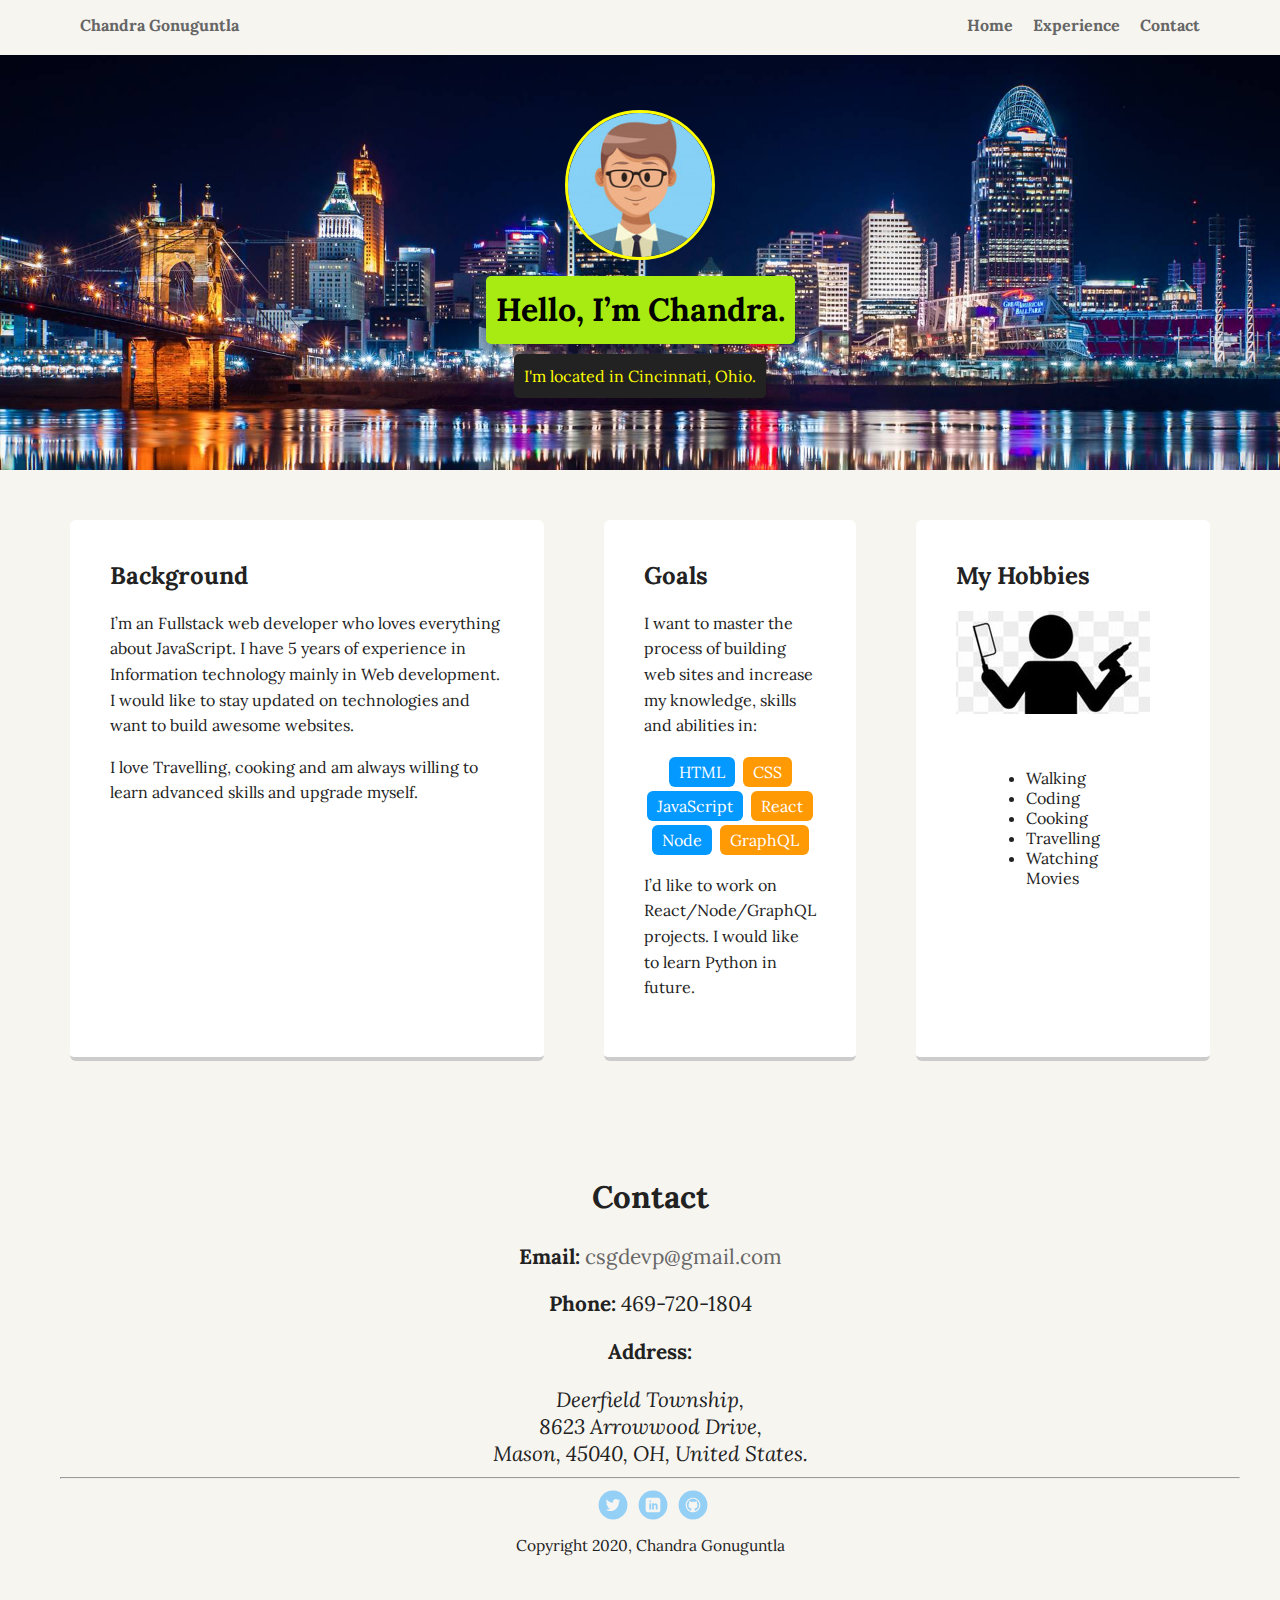
==== index.html @ 4dd5432a "Personal Portfolio" ====
<!DOCTYPE html>
<html lang="en">
<head>
    <meta charset="utf-8">
    <title>Chandra Gonuguntla's Profile</title>
    <meta name="viewport" content="width=device-width, initial-scale=1.0">
    <link rel="stylesheet" href="styles.css">
    <link href="https://fonts.googleapis.com/css2?family=Lora&display=swap" rel="stylesheet">
    <link rel="stylesheet" href="assets/fonts/foundation-icons/foundation-icons.css">
</head>
  <body>

    <div class="main-nav">
        <ul class="nav">
          <li class="name"><a href="index.html">Chandra Gonuguntla</li>
          <li><a href="index.html">Home</a></li>
          <li><a href="experience.html">Experience</a></li>
          <li><a href="#contact">Contact</a></li>
        </ul>
    </div>

    <header>
      <img src="images/mycartoon.jpg" alt="cartoon image of my profile picture" class="profile-image">
      <h1 class="tag name">Hello, I’m Chandra.</h1>
      <p class="tag location">I'm located in Cincinnati, Ohio.</p>
    </header>

    <main class="flex">
      <div class="card">
        <h2>Background</h2>
        <p>I’m an Fullstack web developer who loves everything about JavaScript. I have 5 years of experience in Information technology mainly in Web development. I would like to stay updated on technologies and want to build awesome websites.</p>
        <p>I love Travelling, cooking and am always willing to learn advanced skills and upgrade myself.</p>
      </div> 

      <div class="card">
        <h2>Goals</h2>
        <p>I want to master the process of building web sites and increase my knowledge, skills and abilities in:</p>
        <ul class="skills">
          <li>HTML</li>
          <li>CSS</li>
          <li>JavaScript</li>
          <li>React</li>
          <li>Node</li>
          <li>GraphQL</li>
        </ul>
        <p>I’d like to work on React/Node/GraphQL projects. I would like to learn Python in future.</p>
      </div> 

      <div class="card">
        <h2>My Hobbies</h2>
        <img src="images/hobbieslogo.jpg" alt="myhobbies">
        <ul class="hobbies">
          <li>Walking</li>
          <li>Coding</li>
          <li>Cooking</li>
          <li>Travelling</li>
          <li>Watching Movies</li>
        </ul>
      </div> 

    </main>
    <footer>
      <section id="contact">
        <h2>Contact</h2>
        <p><strong>Email:</strong> <a href="mailto:csgdevp@gmail.com?subject=Hi%20There!">csgdevp@gmail.com</a></p>
        <p><strong>Phone:</strong> 469-720-1804</p> 
        <p><strong>Address:</strong></p>  
        <address>
           Deerfield Township,<br>
          8623 Arrowwood Drive, <br>
          Mason, 45040, OH, United States.
        </address>  
      </section>
      <hr>
      <ul>
        <li><a href="https://twitter.com/@chandra5350" target="_blank" class="social twitter">Twitter</a></li>
        <li><a href="https://www.linkedin.com/in/chandra-g-893954162" target="_blank" class="social linkedin">LinkedIn</a></li>
        <li><a href="https://github.com/csgdevp" target="_blank" class="social github">Github</a></li>
      </ul>
      <p class="copyright">Copyright 2020, Chandra Gonuguntla</p>
    </footer>
  </body>
  </html>
---- styles.css ----
/* Global Layout Set-up */
* { 
  box-sizing: border-box;
}
  
body {
  margin: 0;
  padding: 0;
  text-align: center;
  font-family: 'Lora', serif;
  color: #222;
  background: #f7f5f0;
}
/* Link Styles */

a {
  text-decoration: none;
  color: #666666;
}
a:hover {
  color: #6633ff;
}

/* Section Styles */

.main-nav {
  width: 100%;
  background: #f7f5f0;
  min-height: 30px;
  padding: 10px;
  position: fixed;
  text-align: center;
}
.nav {
  display: flex;
  justify-content: space-around;
  font-weight: 700;
  list-style-type: none;
  margin: 0 auto;
  padding: 0;
}

.nav .name {
    display: block;
    margin-right: auto;
    color: black;
}
.nav li {
  padding: 5px 10px 10px 10px;
}
.nav a {
  transition: all .5s;
}
.nav a:hover {
  color: black;
}

header {
  text-align: center;
  background: url('images/cincinnati.jpeg') no-repeat top center ;
  background-size: cover;
  overflow: hidden;
  padding-top: 60px;
}
header {
  line-height: 1.5;
}
header .profile-image {
  margin-top: 50px;
  width: 150px;
  height: 150px;
  border-radius: 50%;
  border: 3px solid yellow;
  transition: all .5s;
}
header .profile-image:hover {
  transform: scale(1.2) rotate(5deg);
}
.tag {
  background-color: #a8eb12;
  color: black;
  padding: 10px;
  border-radius: 5px;
  display: table;
  margin: 10px auto;
} 
.location {
  background-color: #222;
  color: yellow;
}
.card {
  margin: 30px;
  padding: 20px 40px 40px;
  max-width: 500px;
  text-align: left;
  background: #fff;
  border-bottom: 4px solid #ccc;
  border-radius: 6px;
  transition: all .5s;
}
.card:hover {
  border-color: #FF0000;
}

.hobbies {
  margin: 30px;
  padding: 20px 40px 40px;
  max-width: 500px;
  text-align: left;
  background: #fff;
  /* border-bottom: 4px solid #ccc; */
  border-radius: 6px;
  transition: all .5s;
}

ul.skills {
  padding: 0;
  text-align: center;
}

.skills li {
  border-radius: 6px;
  display: inline-block;
  background: #ff9904;
  color: white;
  padding: 5px 10px;
  margin: 2px;
}

.skills li:nth-child(odd) {
  background: #0399ff;
}

/*** Experience ***/
.top {
  border-top: 10px;
  padding: 50px;
  font-weight: bold;
  color: white;
}

.experience {
   background-color: #4c6d86;
}

footer {
  width: 100%;
  min-height: 30px;
  padding: 20px 0 40px 20px;
}

footer .copyright {
  top: -8px;
  font-size: .75em;
}

footer ul {
  list-style-type: none;
  margin: 0;
  padding: 0;
}

footer ul li {
  display: inline-block;
}

a.social {
  display: inline-block;
  text-indent: -9999px;
  margin-left: 5px;
  width: 30px;
  height: 30px;
  background-size: 30px 30px;
  opacity: .4;
  transition: all .5s;
}
a.twitter {
  background-image: url(images/twitter.svg);
}
a.linkedin {
  background-image: url(images/linkedin.svg);
}
a.github {
  background-image: url(images/github.svg);
}
a.social:hover {
  opacity: 1;
}
.clearfix {
  clear: both;
}

/* Styles for larger screens */
@media screen and (min-width: 720px) {
  .flex {
      display: -ms-flexbox;      /* TWEENER - IE 10 */
      display: flex; 
      max-width: 1200px;
      -ms-flex-pack: distribute;
      justify-content: space-around;
      margin: 0 auto;
  }

  header {
    min-height: 470px;
  }

  .nav {
    max-width: 1200px;
    padding: 0 30px;
  }


  main {
    padding-top: 20px;
  }

  main p {
    line-height: 1.6em;
  }

  footer {
    font-size: 1.3em;
    max-width: 1200px;
    margin: 40px auto;
  }

}
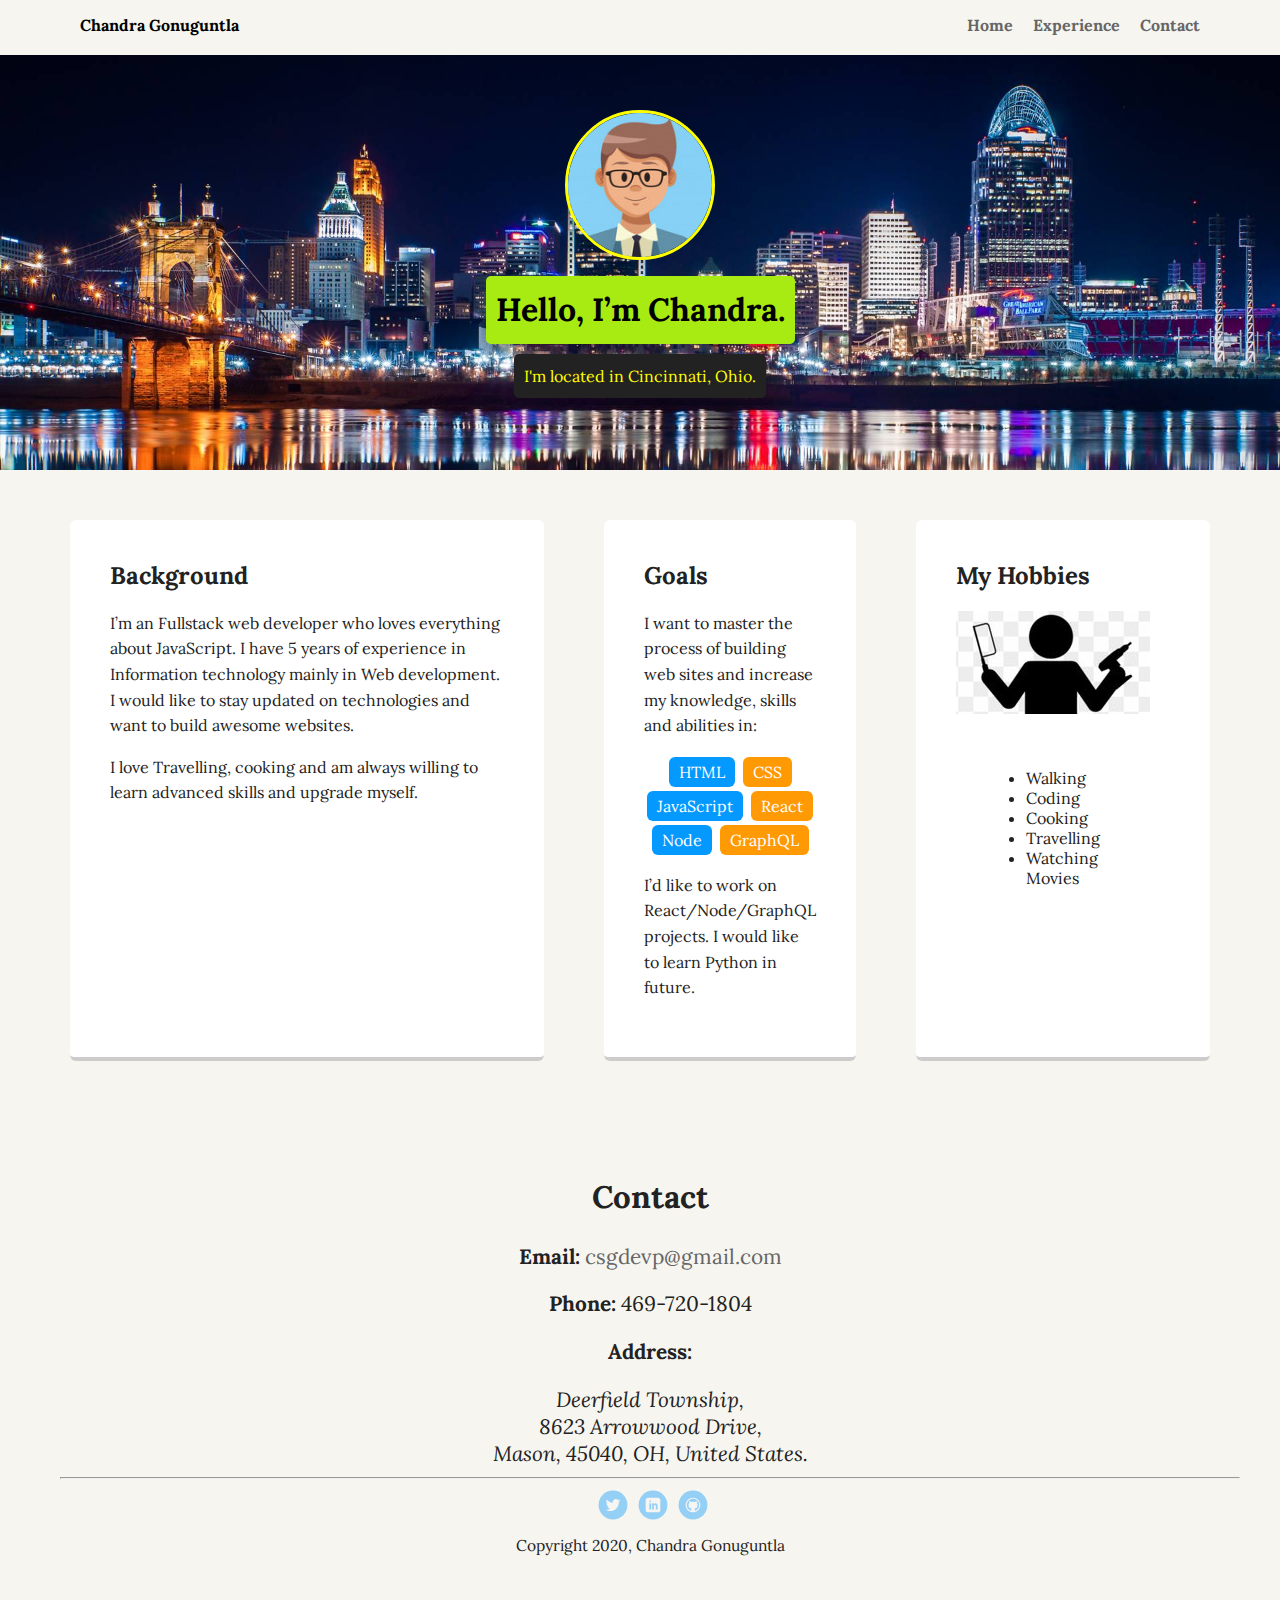
==== commit 5adcf63d: "Fixing small issues" ====
--- a/index.html
+++ b/index.html
@@ -10,14 +10,14 @@
 </head>
   <body>
 
-    <div class="main-nav">
+     <nav class="main-nav">
         <ul class="nav">
-          <li class="name"><a href="index.html">Chandra Gonuguntla</li>
+          <li class="name">Chandra Gonuguntla</li>
           <li><a href="index.html">Home</a></li>
           <li><a href="experience.html">Experience</a></li>
           <li><a href="#contact">Contact</a></li>
         </ul>
-    </div>
+      </nav>
 
     <header>
       <img src="images/mycartoon.jpg" alt="cartoon image of my profile picture" class="profile-image">
@@ -26,13 +26,13 @@
     </header>
 
     <main class="flex">
-      <div class="card">
+      <section class="card">
         <h2>Background</h2>
         <p>I’m an Fullstack web developer who loves everything about JavaScript. I have 5 years of experience in Information technology mainly in Web development. I would like to stay updated on technologies and want to build awesome websites.</p>
         <p>I love Travelling, cooking and am always willing to learn advanced skills and upgrade myself.</p>
-      </div> 
+      </section> 
 
-      <div class="card">
+      <section class="card">
         <h2>Goals</h2>
         <p>I want to master the process of building web sites and increase my knowledge, skills and abilities in:</p>
         <ul class="skills">
@@ -44,9 +44,9 @@
           <li>GraphQL</li>
         </ul>
         <p>I’d like to work on React/Node/GraphQL projects. I would like to learn Python in future.</p>
-      </div> 
+      </section> 
 
-      <div class="card">
+      <section class="card">
         <h2>My Hobbies</h2>
         <img src="images/hobbieslogo.jpg" alt="myhobbies">
         <ul class="hobbies">
@@ -56,7 +56,7 @@
           <li>Travelling</li>
           <li>Watching Movies</li>
         </ul>
-      </div> 
+      </section> 
 
     </main>
     <footer>
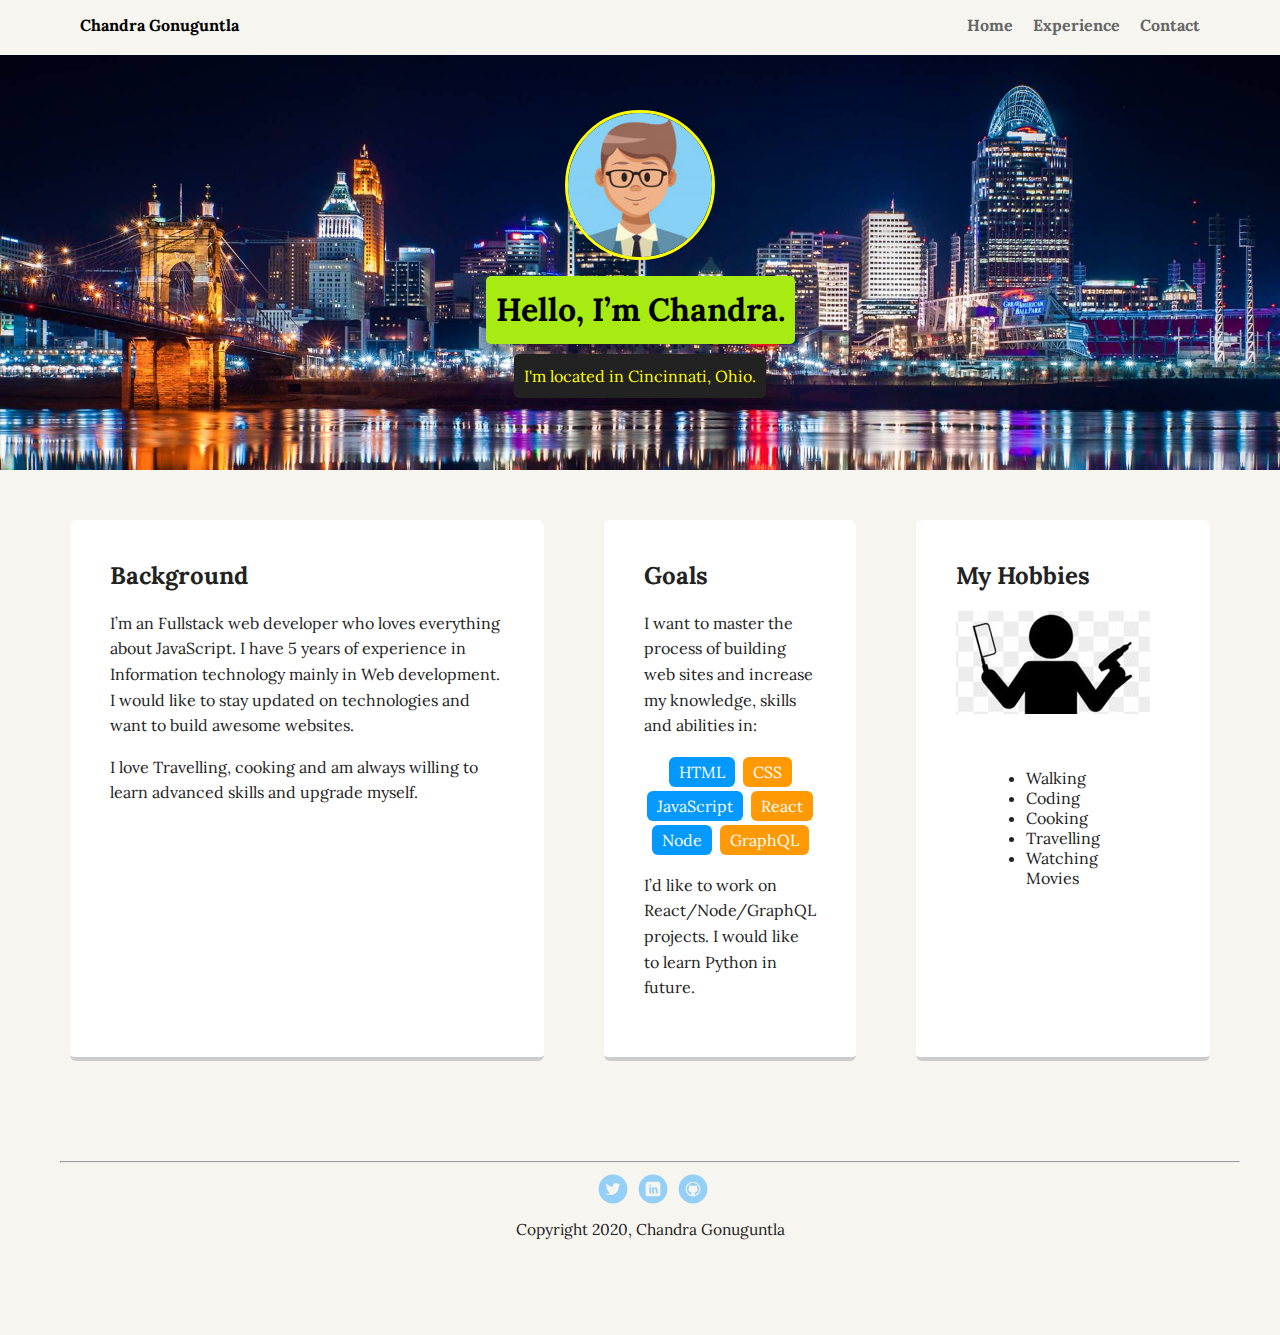
==== commit 05529487: "Contact page" ====
--- a/index.html
+++ b/index.html
@@ -6,7 +6,6 @@
     <meta name="viewport" content="width=device-width, initial-scale=1.0">
     <link rel="stylesheet" href="styles.css">
     <link href="https://fonts.googleapis.com/css2?family=Lora&display=swap" rel="stylesheet">
-    <link rel="stylesheet" href="assets/fonts/foundation-icons/foundation-icons.css">
 </head>
   <body>
 
@@ -15,7 +14,7 @@
           <li class="name">Chandra Gonuguntla</li>
           <li><a href="index.html">Home</a></li>
           <li><a href="experience.html">Experience</a></li>
-          <li><a href="#contact">Contact</a></li>
+          <li><a href="contact.html">Contact</a></li>
         </ul>
       </nav>
 
@@ -57,20 +56,8 @@
           <li>Watching Movies</li>
         </ul>
       </section> 
-
     </main>
     <footer>
-      <section id="contact">
-        <h2>Contact</h2>
-        <p><strong>Email:</strong> <a href="mailto:csgdevp@gmail.com?subject=Hi%20There!">csgdevp@gmail.com</a></p>
-        <p><strong>Phone:</strong> 469-720-1804</p> 
-        <p><strong>Address:</strong></p>  
-        <address>
-           Deerfield Township,<br>
-          8623 Arrowwood Drive, <br>
-          Mason, 45040, OH, United States.
-        </address>  
-      </section>
       <hr>
       <ul>
         <li><a href="https://twitter.com/@chandra5350" target="_blank" class="social twitter">Twitter</a></li>
--- a/styles.css
+++ b/styles.css
@@ -143,6 +143,12 @@
    background-color: #4c6d86;
 }
 
+.contact {
+  padding-top: 90px;
+  background-color: white;
+  color: black;
+}
+
 footer {
   width: 100%;
   min-height: 30px;
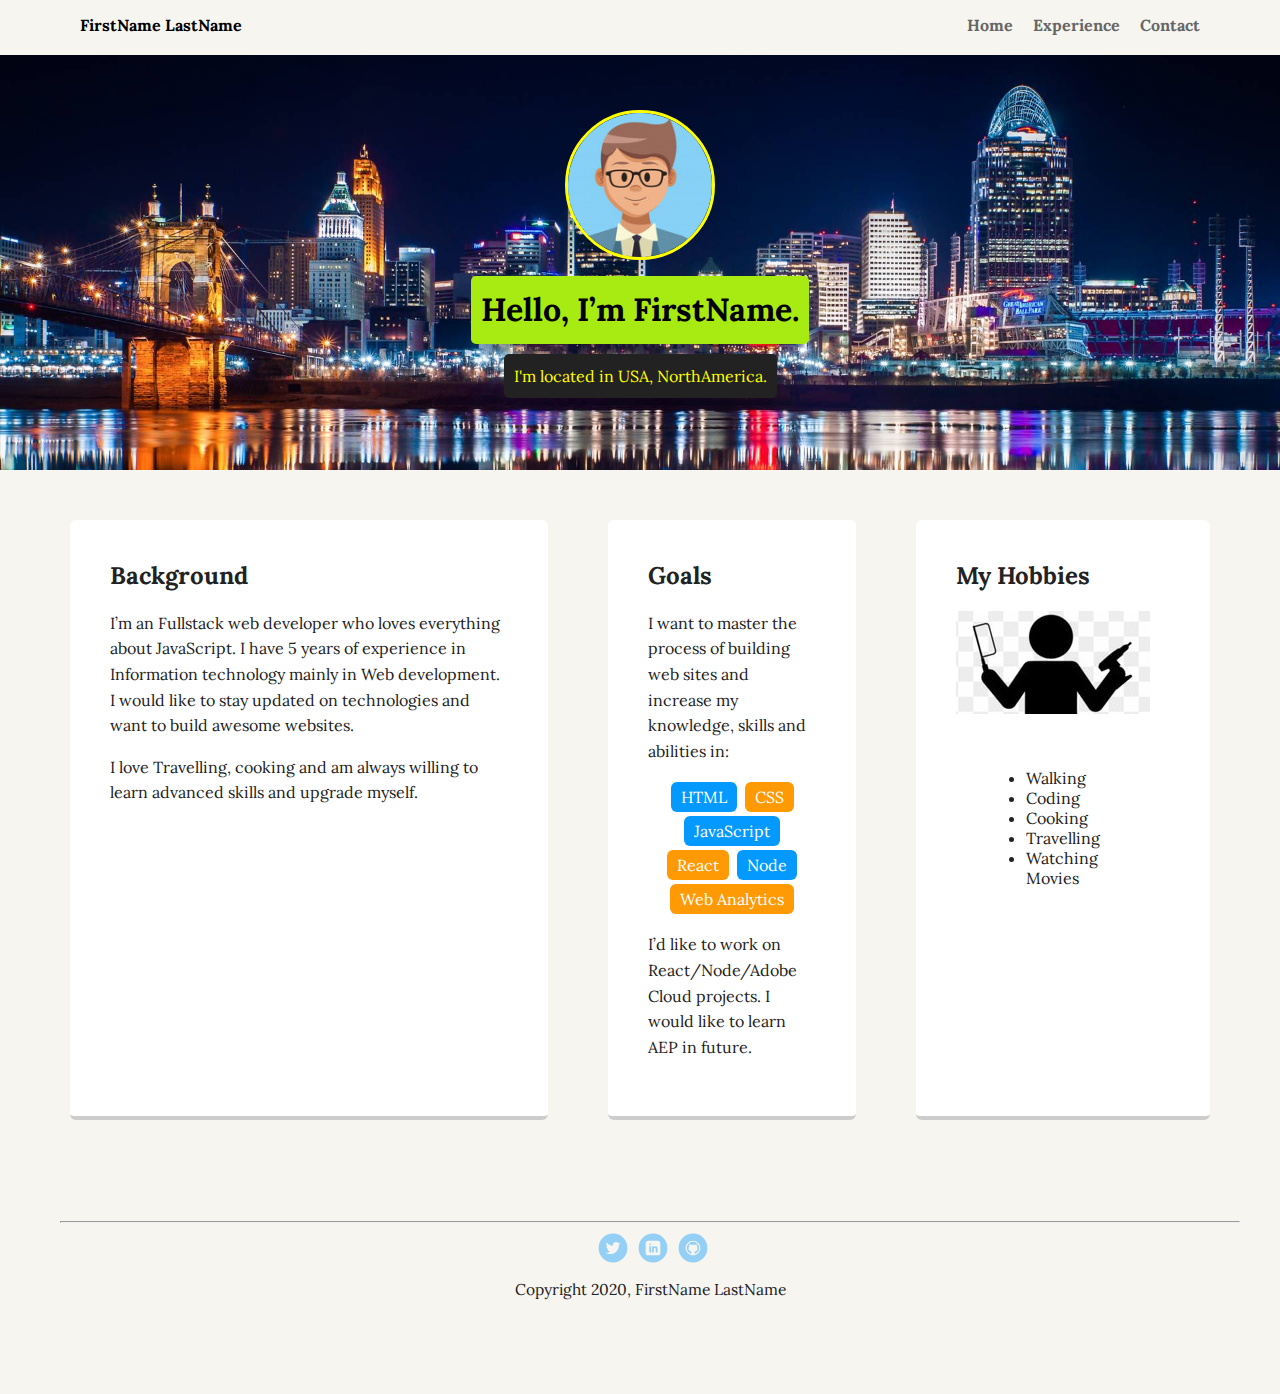
==== commit 0bbb42d5: "Updated Names" ====
--- a/index.html
+++ b/index.html
@@ -2,7 +2,7 @@
 <html lang="en">
 <head>
     <meta charset="utf-8">
-    <title>Chandra Gonuguntla's Profile</title>
+    <title>FirstName LasName's Profile</title>
     <meta name="viewport" content="width=device-width, initial-scale=1.0">
     <link rel="stylesheet" href="styles.css">
     <link href="https://fonts.googleapis.com/css2?family=Lora&display=swap" rel="stylesheet">
@@ -11,7 +11,7 @@
 
      <nav class="main-nav">
         <ul class="nav">
-          <li class="name">Chandra Gonuguntla</li>
+          <li class="name">FirstName LastName</li>
           <li><a href="index.html">Home</a></li>
           <li><a href="experience.html">Experience</a></li>
           <li><a href="contact.html">Contact</a></li>
@@ -20,8 +20,8 @@
 
     <header>
       <img src="images/mycartoon.jpg" alt="cartoon image of my profile picture" class="profile-image">
-      <h1 class="tag name">Hello, I’m Chandra.</h1>
-      <p class="tag location">I'm located in Cincinnati, Ohio.</p>
+      <h1 class="tag name">Hello, I’m FirstName.</h1>
+      <p class="tag location">I'm located in USA, NorthAmerica.</p>
     </header>
 
     <main class="flex">
@@ -40,9 +40,9 @@
           <li>JavaScript</li>
           <li>React</li>
           <li>Node</li>
-          <li>GraphQL</li>
+          <li>Web Analytics</li>
         </ul>
-        <p>I’d like to work on React/Node/GraphQL projects. I would like to learn Python in future.</p>
+        <p>I’d like to work on React/Node/Adobe Cloud projects. I would like to learn AEP in future.</p>
       </section> 
 
       <section class="card">
@@ -60,11 +60,11 @@
     <footer>
       <hr>
       <ul>
-        <li><a href="https://twitter.com/@chandra5350" target="_blank" class="social twitter">Twitter</a></li>
-        <li><a href="https://www.linkedin.com/in/chandra-g-893954162" target="_blank" class="social linkedin">LinkedIn</a></li>
-        <li><a href="https://github.com/csgdevp" target="_blank" class="social github">Github</a></li>
+        <li><a href="https://twitter.com/@twitter" target="_blank" class="social twitter">Twitter</a></li>
+        <li><a href="https://www.linkedin.com/in/yourlinkedin" target="_blank" class="social linkedin">LinkedIn</a></li>
+        <li><a href="https://github.com/yourhub" target="_blank" class="social github">Github</a></li>
       </ul>
-      <p class="copyright">Copyright 2020, Chandra Gonuguntla</p>
+      <p class="copyright">Copyright 2020, FirstName LastName</p>
     </footer>
   </body>
   </html>
